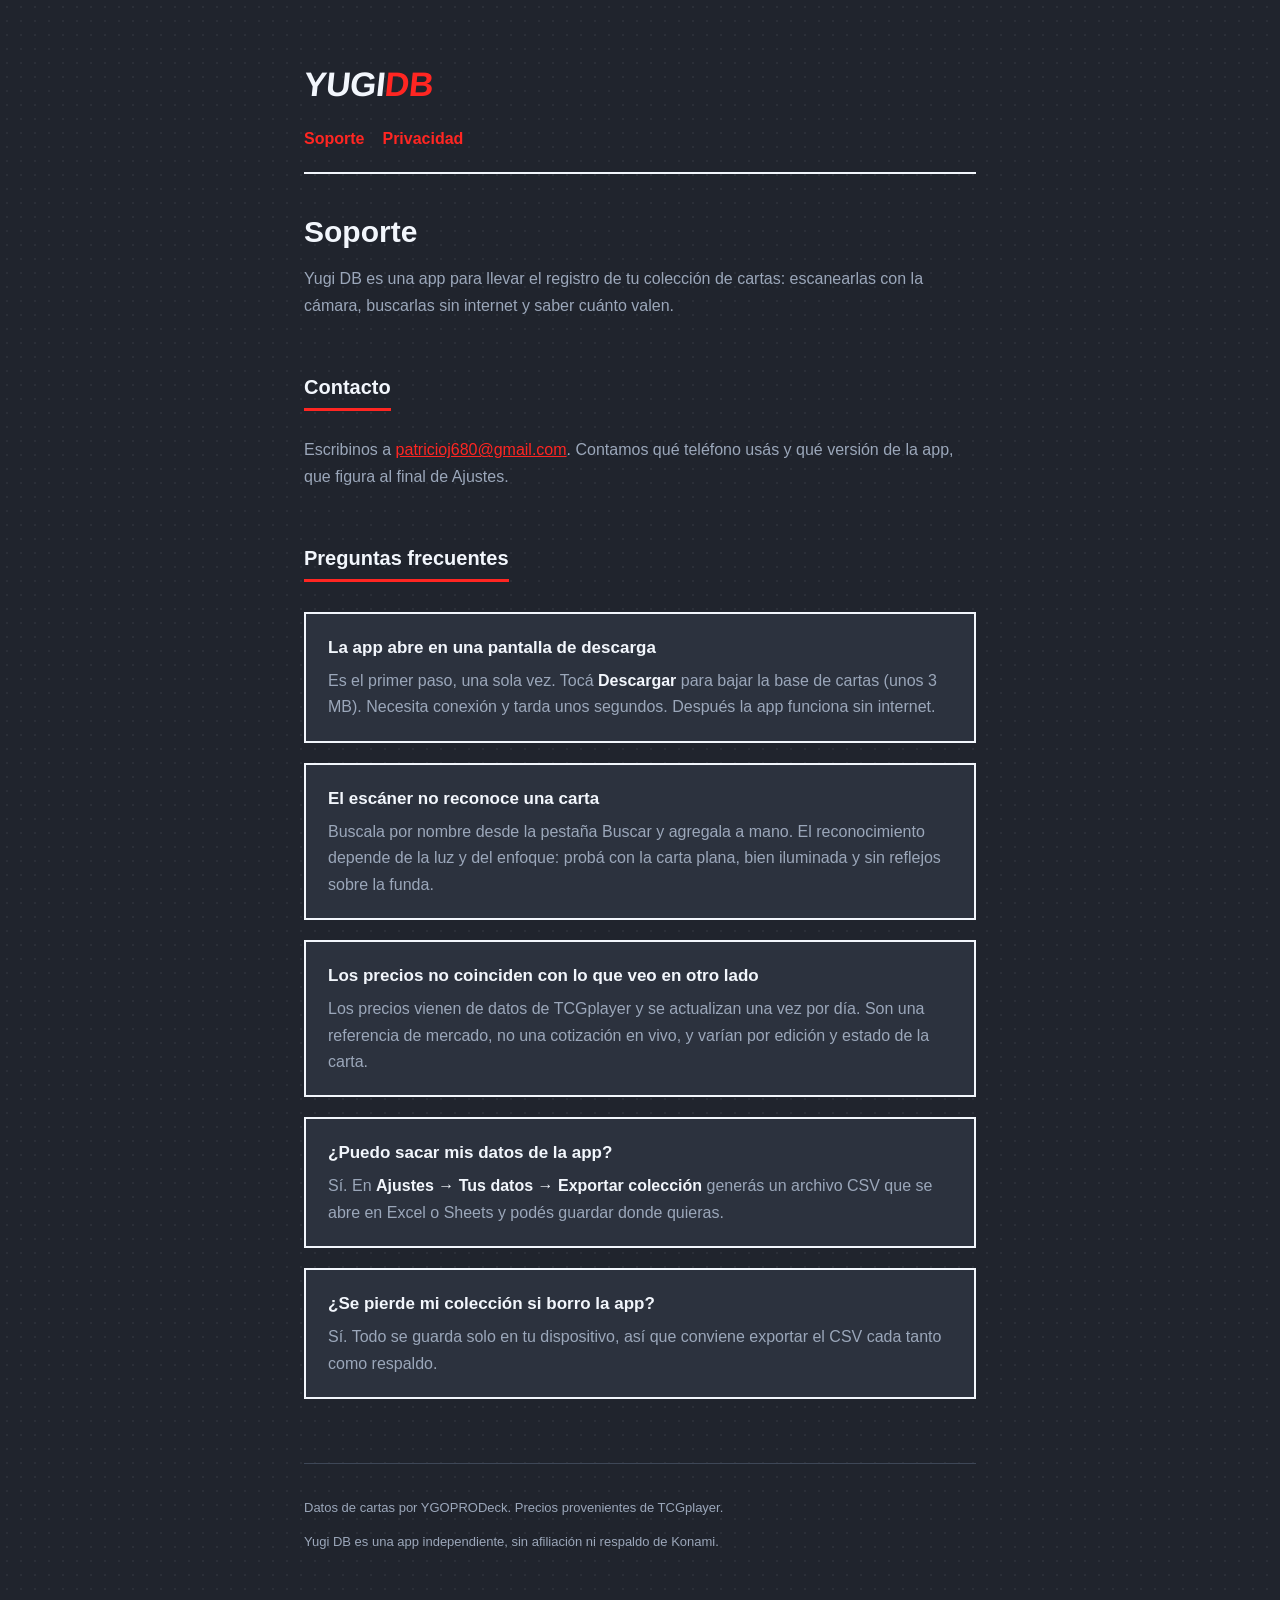
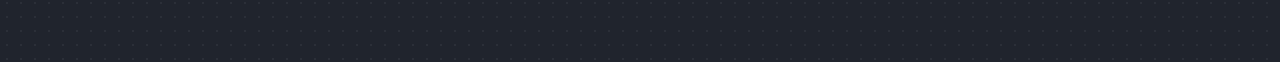
==== index.html @ 7e690409 "Sitio de Yugi DB: soporte y política de privacidad" ====
<!doctype html><html lang="es"><head><meta charset="utf-8">
<meta name="viewport" content="width=device-width,initial-scale=1">
<title>Yugi DB — Soporte</title><link rel="stylesheet" href="style.css"></head><body>
<div class="wrap">
<header><div class="logo">YUGI<span>DB</span></div>
<nav style="margin-top:14px"><a href="index.html">Soporte</a><a href="privacy.html">Privacidad</a></nav></header>

<h1>Soporte</h1>
<p>Yugi DB es una app para llevar el registro de tu colección de cartas: escanearlas con la cámara, buscarlas sin internet y saber cuánto valen.</p>

<h2>Contacto</h2>
<p>Escribinos a <a href="mailto:patricioj680@gmail.com">patricioj680@gmail.com</a>. Contamos qué teléfono usás y qué versión de la app, que figura al final de Ajustes.</p>

<h2>Preguntas frecuentes</h2>

<div class="card"><h3>La app abre en una pantalla de descarga</h3>
<p>Es el primer paso, una sola vez. Tocá <strong>Descargar</strong> para bajar la base de cartas (unos 3 MB). Necesita conexión y tarda unos segundos. Después la app funciona sin internet.</p></div>

<div class="card"><h3>El escáner no reconoce una carta</h3>
<p>Buscala por nombre desde la pestaña Buscar y agregala a mano. El reconocimiento depende de la luz y del enfoque: probá con la carta plana, bien iluminada y sin reflejos sobre la funda.</p></div>

<div class="card"><h3>Los precios no coinciden con lo que veo en otro lado</h3>
<p>Los precios vienen de datos de TCGplayer y se actualizan una vez por día. Son una referencia de mercado, no una cotización en vivo, y varían por edición y estado de la carta.</p></div>

<div class="card"><h3>¿Puedo sacar mis datos de la app?</h3>
<p>Sí. En <strong>Ajustes → Tus datos → Exportar colección</strong> generás un archivo CSV que se abre en Excel o Sheets y podés guardar donde quieras.</p></div>

<div class="card"><h3>¿Se pierde mi colección si borro la app?</h3>
<p>Sí. Todo se guarda solo en tu dispositivo, así que conviene exportar el CSV cada tanto como respaldo.</p></div>

<footer>
<p>Datos de cartas por YGOPRODeck. Precios provenientes de TCGplayer.</p>
<p>Yugi DB es una app independiente, sin afiliación ni respaldo de Konami.</p>
</footer>
</div></body></html>
---- style.css ----
:root{--ink:#20242d;--plate:#2c323e;--ice:#f2f6fc;--mist:#9ba7ba;--dim:#5e6878;--crimson:#ff2622;--gold:#caa963}
*{box-sizing:border-box}
body{margin:0;background:var(--ink);color:var(--ice);
  font:16px/1.65 -apple-system,BlinkMacSystemFont,"Segoe UI",Helvetica,Arial,sans-serif;
  background-image:radial-gradient(rgba(255,255,255,.05) 1px,transparent 1px);background-size:14px 14px}
.wrap{max-width:720px;margin:0 auto;padding:56px 24px 96px}
header{border-bottom:2px solid var(--ice);padding-bottom:20px;margin-bottom:40px}
.logo{font-size:34px;font-weight:900;letter-spacing:-.5px;transform:skewX(-6deg);display:inline-block}
.logo span{color:var(--crimson)}
h1{font-size:30px;margin:40px 0 8px;line-height:1.2}
h2{font-size:20px;margin:36px 0 10px;border-bottom:3px solid var(--crimson);display:inline-block;padding-bottom:4px}
p,li{color:var(--mist)}
a{color:var(--crimson)}
strong{color:var(--ice)}
table{width:100%;border-collapse:collapse;margin:16px 0}
th,td{text-align:left;padding:10px 12px;border:1px solid #3e4757;font-size:14px;color:var(--mist)}
th{color:var(--ice);background:var(--plate)}
code{background:var(--plate);padding:2px 6px;border-radius:3px;font-size:14px;color:var(--gold)}
.card{background:var(--plate);border:2px solid var(--ice);padding:20px 22px;margin:20px 0}
.card h3{margin:0 0 6px;font-size:17px;color:var(--ice)}
.card p{margin:0}
footer{margin-top:64px;padding-top:20px;border-top:1px solid #3e4757;color:var(--dim);font-size:13px}
nav a{margin-right:18px;font-weight:700;text-decoration:none}
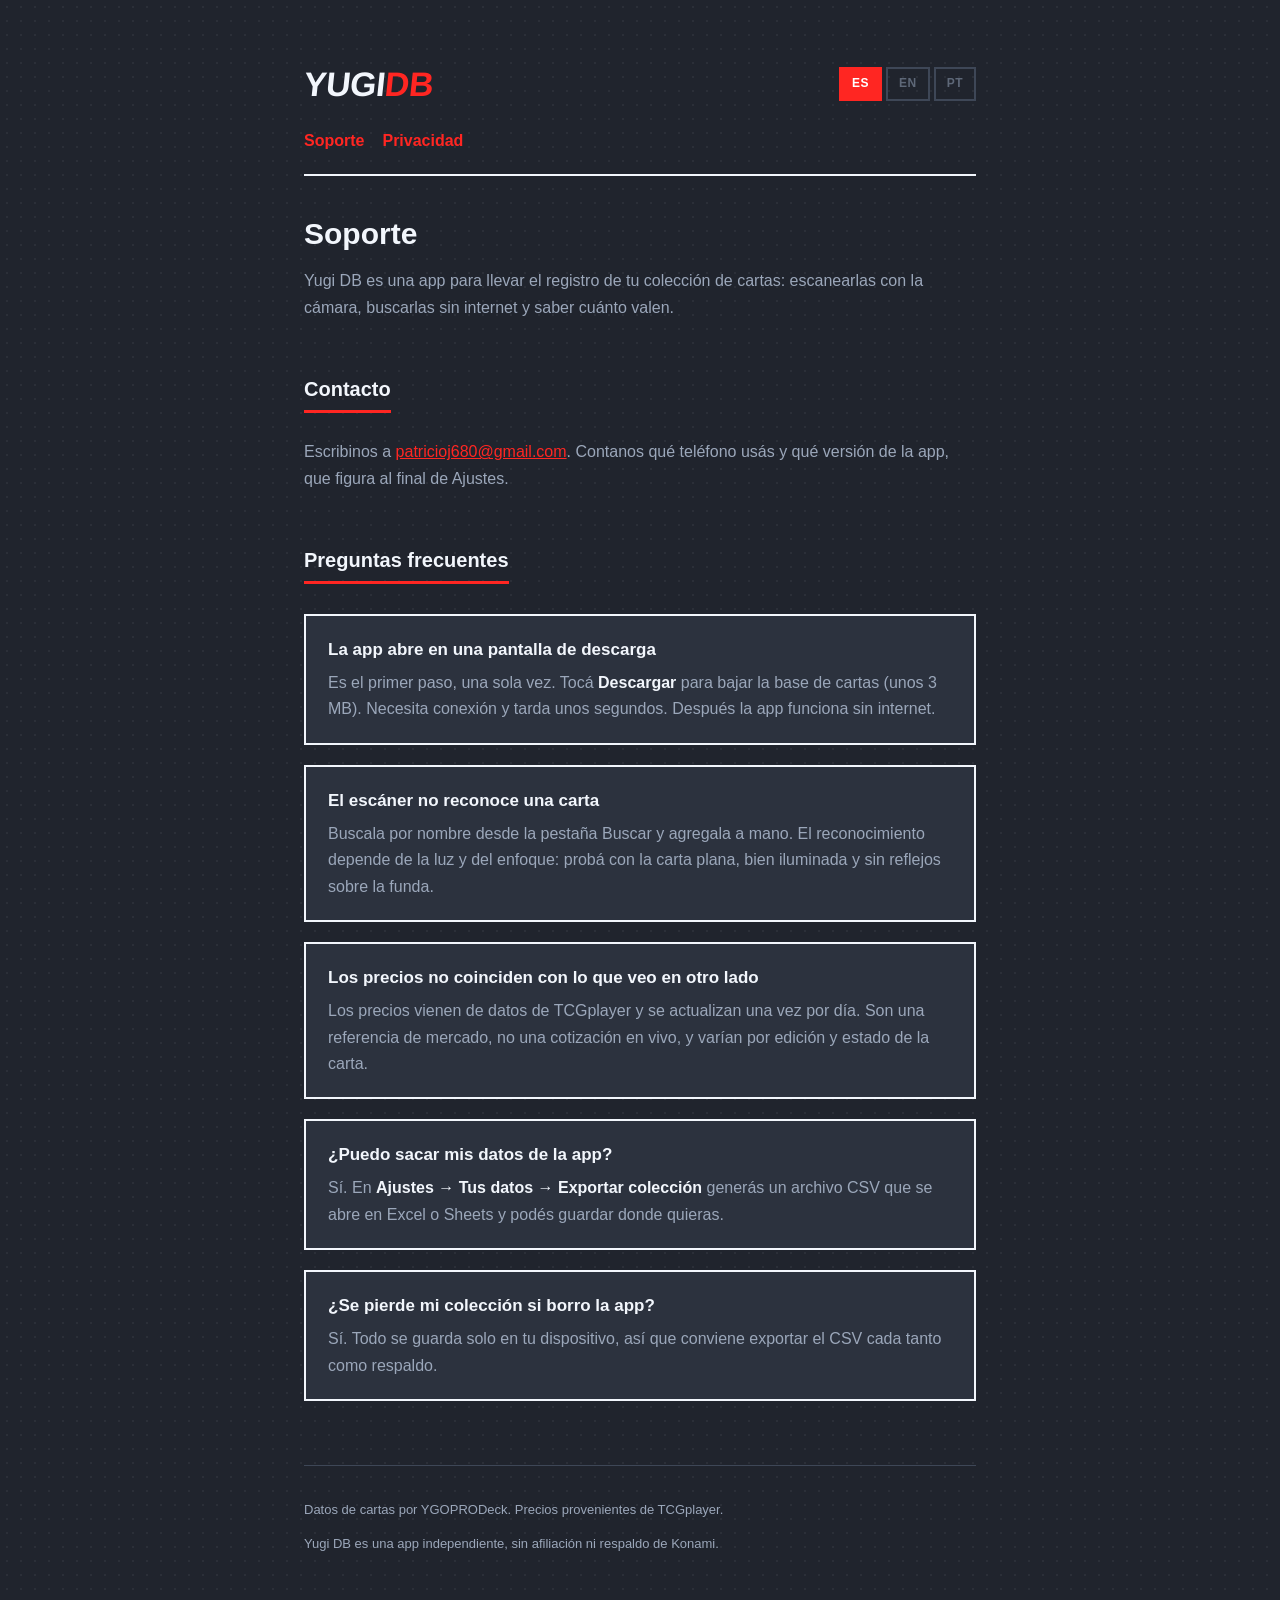
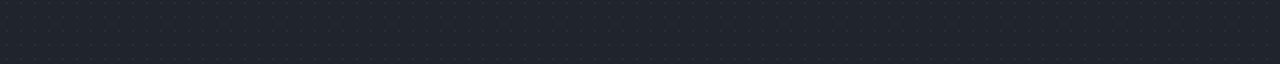
==== commit 5be67d46: "Soporte y privacidad en español, inglés y portugués" ====
--- a/index.html
+++ b/index.html
@@ -2,34 +2,7 @@
 <meta name="viewport" content="width=device-width,initial-scale=1">
 <title>Yugi DB — Soporte</title><link rel="stylesheet" href="style.css"></head><body>
 <div class="wrap">
-<header><div class="logo">YUGI<span>DB</span></div>
-<nav style="margin-top:14px"><a href="index.html">Soporte</a><a href="privacy.html">Privacidad</a></nav></header>
-
-<h1>Soporte</h1>
-<p>Yugi DB es una app para llevar el registro de tu colección de cartas: escanearlas con la cámara, buscarlas sin internet y saber cuánto valen.</p>
-
-<h2>Contacto</h2>
-<p>Escribinos a <a href="mailto:patricioj680@gmail.com">patricioj680@gmail.com</a>. Contamos qué teléfono usás y qué versión de la app, que figura al final de Ajustes.</p>
-
-<h2>Preguntas frecuentes</h2>
-
-<div class="card"><h3>La app abre en una pantalla de descarga</h3>
-<p>Es el primer paso, una sola vez. Tocá <strong>Descargar</strong> para bajar la base de cartas (unos 3 MB). Necesita conexión y tarda unos segundos. Después la app funciona sin internet.</p></div>
-
-<div class="card"><h3>El escáner no reconoce una carta</h3>
-<p>Buscala por nombre desde la pestaña Buscar y agregala a mano. El reconocimiento depende de la luz y del enfoque: probá con la carta plana, bien iluminada y sin reflejos sobre la funda.</p></div>
-
-<div class="card"><h3>Los precios no coinciden con lo que veo en otro lado</h3>
-<p>Los precios vienen de datos de TCGplayer y se actualizan una vez por día. Son una referencia de mercado, no una cotización en vivo, y varían por edición y estado de la carta.</p></div>
-
-<div class="card"><h3>¿Puedo sacar mis datos de la app?</h3>
-<p>Sí. En <strong>Ajustes → Tus datos → Exportar colección</strong> generás un archivo CSV que se abre en Excel o Sheets y podés guardar donde quieras.</p></div>
-
-<div class="card"><h3>¿Se pierde mi colección si borro la app?</h3>
-<p>Sí. Todo se guarda solo en tu dispositivo, así que conviene exportar el CSV cada tanto como respaldo.</p></div>
-
-<footer>
-<p>Datos de cartas por YGOPRODeck. Precios provenientes de TCGplayer.</p>
-<p>Yugi DB es una app independiente, sin afiliación ni respaldo de Konami.</p>
-</footer>
-</div></body></html>
+<header><div class="topline"><div class="logo">YUGI<span>DB</span></div><div class="langs"><a class="lg on" href="index.html">ES</a> <a class="lg" href="index.en.html">EN</a> <a class="lg" href="index.pt.html">PT</a></div></div>
+<nav><a href="index.html">Soporte</a><a href="privacy.html">Privacidad</a></nav></header>
+<h1>Soporte</h1><p>Yugi DB es una app para llevar el registro de tu colección de cartas: escanearlas con la cámara, buscarlas sin internet y saber cuánto valen.</p><h2>Contacto</h2><p>Escribinos a <a href="mailto:patricioj680@gmail.com">patricioj680@gmail.com</a>. Contanos qué teléfono usás y qué versión de la app, que figura al final de Ajustes.</p><h2>Preguntas frecuentes</h2><div class="card"><h3>La app abre en una pantalla de descarga</h3><p>Es el primer paso, una sola vez. Tocá <strong>Descargar</strong> para bajar la base de cartas (unos 3 MB). Necesita conexión y tarda unos segundos. Después la app funciona sin internet.</p></div><div class="card"><h3>El escáner no reconoce una carta</h3><p>Buscala por nombre desde la pestaña Buscar y agregala a mano. El reconocimiento depende de la luz y del enfoque: probá con la carta plana, bien iluminada y sin reflejos sobre la funda.</p></div><div class="card"><h3>Los precios no coinciden con lo que veo en otro lado</h3><p>Los precios vienen de datos de TCGplayer y se actualizan una vez por día. Son una referencia de mercado, no una cotización en vivo, y varían por edición y estado de la carta.</p></div><div class="card"><h3>¿Puedo sacar mis datos de la app?</h3><p>Sí. En <strong>Ajustes → Tus datos → Exportar colección</strong> generás un archivo CSV que se abre en Excel o Sheets y podés guardar donde quieras.</p></div><div class="card"><h3>¿Se pierde mi colección si borro la app?</h3><p>Sí. Todo se guarda solo en tu dispositivo, así que conviene exportar el CSV cada tanto como respaldo.</p></div><footer><p>Datos de cartas por YGOPRODeck. Precios provenientes de TCGplayer.</p><p>Yugi DB es una app independiente, sin afiliación ni respaldo de Konami.</p></footer>
+</div></body></html>
--- a/style.css
+++ b/style.css
@@ -21,3 +21,13 @@
 .card p{margin:0}
 footer{margin-top:64px;padding-top:20px;border-top:1px solid #3e4757;color:var(--dim);font-size:13px}
 nav a{margin-right:18px;font-weight:700;text-decoration:none}
+
+/* selector de idioma */
+.topline{display:flex;align-items:center;justify-content:space-between;gap:16px;flex-wrap:wrap}
+.langs{display:flex;gap:4px}
+.langs .lg{display:inline-block;padding:5px 11px;border:2px solid #3e4757;color:var(--dim);
+  font-size:12px;font-weight:800;text-decoration:none;letter-spacing:.5px}
+.langs .lg:hover{border-color:var(--mist);color:var(--mist)}
+.langs .lg.on{background:var(--crimson);border-color:var(--crimson);color:#fff}
+nav{margin-top:16px}
+.upd{font-size:14px;margin-top:0}
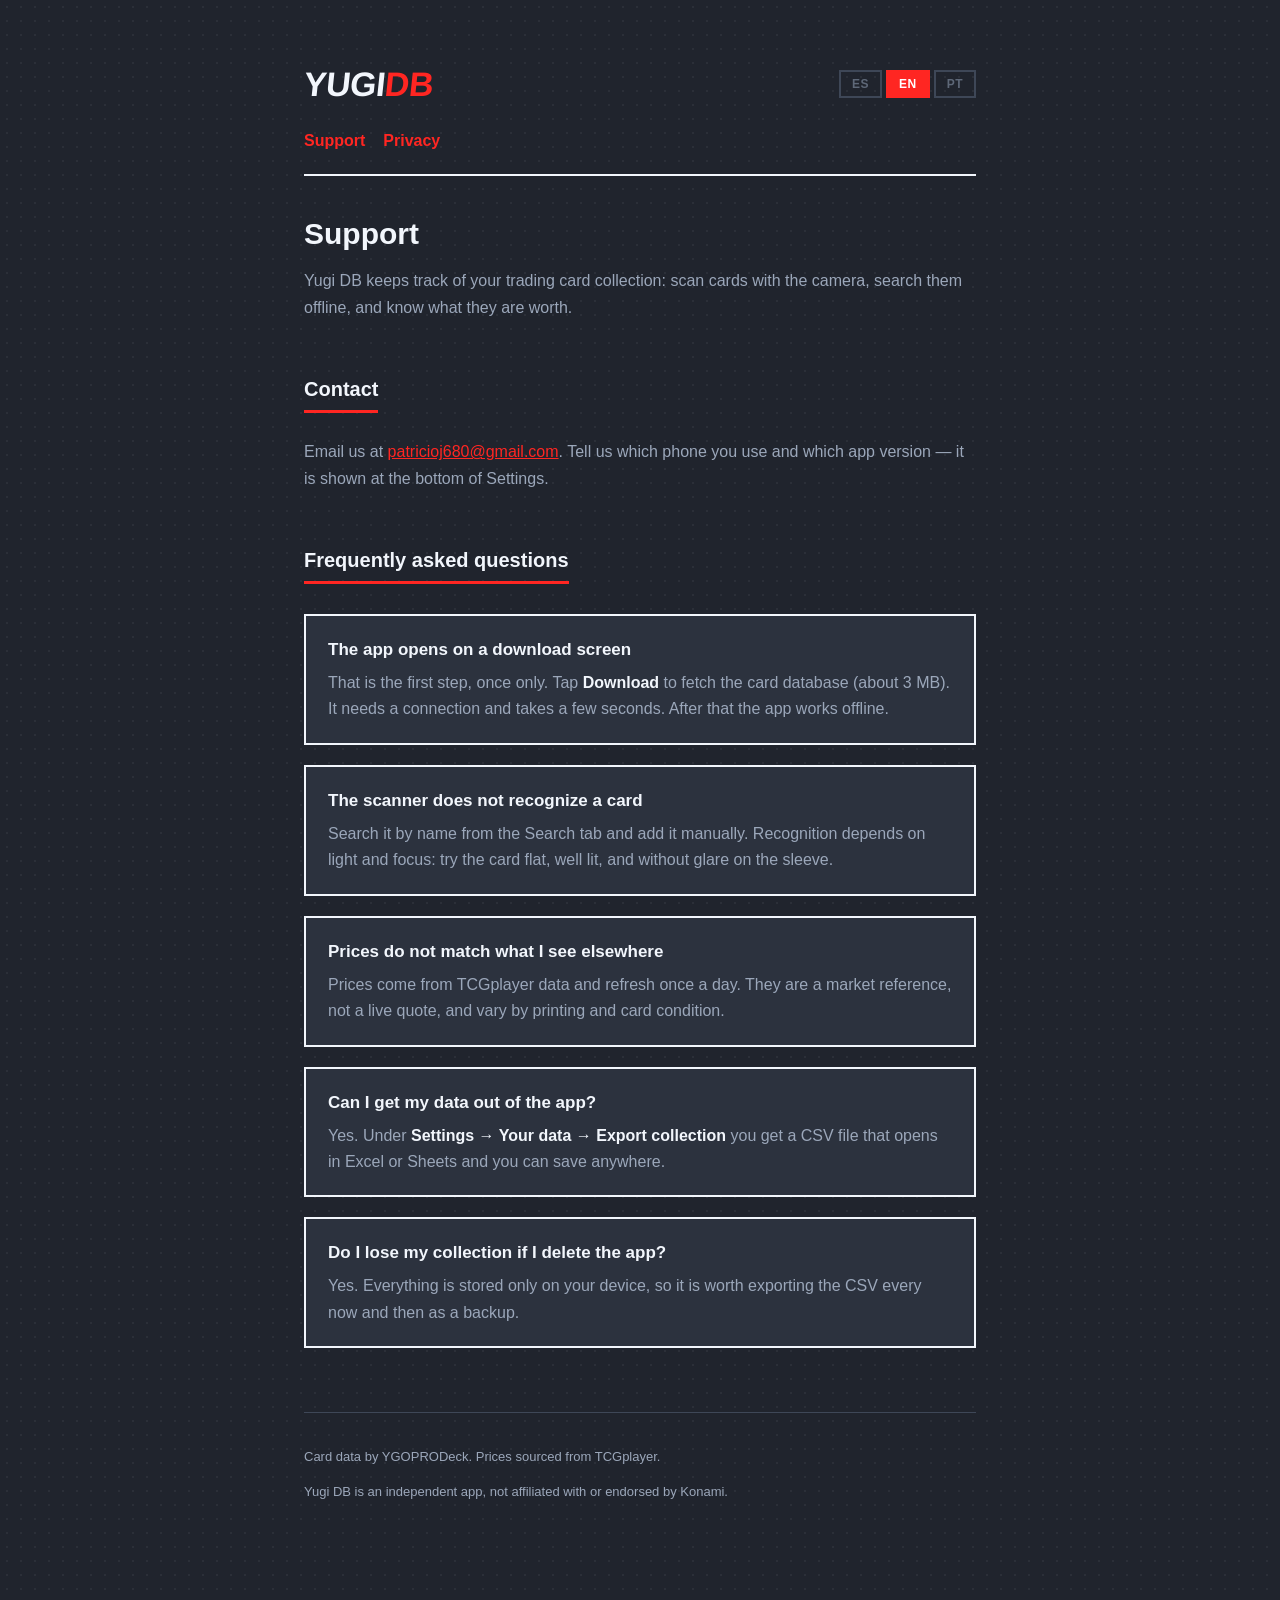
==== commit 7fc21efc: "Una sola página por documento, con el idioma cambiándose dentro Antes había seis archivos y el idiom" ====
--- a/index.html
+++ b/index.html
@@ -1,8 +1,46 @@
 <!doctype html><html lang="es"><head><meta charset="utf-8">
 <meta name="viewport" content="width=device-width,initial-scale=1">
-<title>Yugi DB — Soporte</title><link rel="stylesheet" href="style.css"></head><body>
+<title>Yugi DB — Soporte</title><link rel="stylesheet" href="style.css?v=3"></head><body>
 <div class="wrap">
-<header><div class="topline"><div class="logo">YUGI<span>DB</span></div><div class="langs"><a class="lg on" href="index.html">ES</a> <a class="lg" href="index.en.html">EN</a> <a class="lg" href="index.pt.html">PT</a></div></div>
+<header><div class="topline"><div class="logo">YUGI<span>DB</span></div>
+<div class="langs"><button class="lg on" data-set="es" aria-pressed="true">ES</button><button class="lg" data-set="en" aria-pressed="false">EN</button><button class="lg" data-set="pt" aria-pressed="false">PT</button></div></div>
 <nav><a href="index.html">Soporte</a><a href="privacy.html">Privacidad</a></nav></header>
-<h1>Soporte</h1><p>Yugi DB es una app para llevar el registro de tu colección de cartas: escanearlas con la cámara, buscarlas sin internet y saber cuánto valen.</p><h2>Contacto</h2><p>Escribinos a <a href="mailto:patricioj680@gmail.com">patricioj680@gmail.com</a>. Contanos qué teléfono usás y qué versión de la app, que figura al final de Ajustes.</p><h2>Preguntas frecuentes</h2><div class="card"><h3>La app abre en una pantalla de descarga</h3><p>Es el primer paso, una sola vez. Tocá <strong>Descargar</strong> para bajar la base de cartas (unos 3 MB). Necesita conexión y tarda unos segundos. Después la app funciona sin internet.</p></div><div class="card"><h3>El escáner no reconoce una carta</h3><p>Buscala por nombre desde la pestaña Buscar y agregala a mano. El reconocimiento depende de la luz y del enfoque: probá con la carta plana, bien iluminada y sin reflejos sobre la funda.</p></div><div class="card"><h3>Los precios no coinciden con lo que veo en otro lado</h3><p>Los precios vienen de datos de TCGplayer y se actualizan una vez por día. Son una referencia de mercado, no una cotización en vivo, y varían por edición y estado de la carta.</p></div><div class="card"><h3>¿Puedo sacar mis datos de la app?</h3><p>Sí. En <strong>Ajustes → Tus datos → Exportar colección</strong> generás un archivo CSV que se abre en Excel o Sheets y podés guardar donde quieras.</p></div><div class="card"><h3>¿Se pierde mi colección si borro la app?</h3><p>Sí. Todo se guarda solo en tu dispositivo, así que conviene exportar el CSV cada tanto como respaldo.</p></div><footer><p>Datos de cartas por YGOPRODeck. Precios provenientes de TCGplayer.</p><p>Yugi DB es una app independiente, sin afiliación ni respaldo de Konami.</p></footer>
-</div></body></html>+<div data-lang="es"><h1>Soporte</h1><p>Yugi DB es una app para llevar el registro de tu colección de cartas: escanearlas con la cámara, buscarlas sin internet y saber cuánto valen.</p><h2>Contacto</h2><p>Escribinos a <a href="mailto:patricioj680@gmail.com">patricioj680@gmail.com</a>. Contanos qué teléfono usás y qué versión de la app, que figura al final de Ajustes.</p><h2>Preguntas frecuentes</h2><div class="card"><h3>La app abre en una pantalla de descarga</h3><p>Es el primer paso, una sola vez. Tocá <strong>Descargar</strong> para bajar la base de cartas (unos 3 MB). Necesita conexión y tarda unos segundos. Después la app funciona sin internet.</p></div><div class="card"><h3>El escáner no reconoce una carta</h3><p>Buscala por nombre desde la pestaña Buscar y agregala a mano. El reconocimiento depende de la luz y del enfoque: probá con la carta plana, bien iluminada y sin reflejos sobre la funda.</p></div><div class="card"><h3>Los precios no coinciden con lo que veo en otro lado</h3><p>Los precios vienen de datos de TCGplayer y se actualizan una vez por día. Son una referencia de mercado, no una cotización en vivo, y varían por edición y estado de la carta.</p></div><div class="card"><h3>¿Puedo sacar mis datos de la app?</h3><p>Sí. En <strong>Ajustes → Tus datos → Exportar colección</strong> generás un archivo CSV que se abre en Excel o Sheets y podés guardar donde quieras.</p></div><div class="card"><h3>¿Se pierde mi colección si borro la app?</h3><p>Sí. Todo se guarda solo en tu dispositivo, así que conviene exportar el CSV cada tanto como respaldo.</p></div><footer><p>Datos de cartas por YGOPRODeck. Precios provenientes de TCGplayer.</p><p>Yugi DB es una app independiente, sin afiliación ni respaldo de Konami.</p></footer></div><div data-lang="en" hidden><h1>Support</h1><p>Yugi DB keeps track of your trading card collection: scan cards with the camera, search them offline, and know what they are worth.</p><h2>Contact</h2><p>Email us at <a href="mailto:patricioj680@gmail.com">patricioj680@gmail.com</a>. Tell us which phone you use and which app version — it is shown at the bottom of Settings.</p><h2>Frequently asked questions</h2><div class="card"><h3>The app opens on a download screen</h3><p>That is the first step, once only. Tap <strong>Download</strong> to fetch the card database (about 3 MB). It needs a connection and takes a few seconds. After that the app works offline.</p></div><div class="card"><h3>The scanner does not recognize a card</h3><p>Search it by name from the Search tab and add it manually. Recognition depends on light and focus: try the card flat, well lit, and without glare on the sleeve.</p></div><div class="card"><h3>Prices do not match what I see elsewhere</h3><p>Prices come from TCGplayer data and refresh once a day. They are a market reference, not a live quote, and vary by printing and card condition.</p></div><div class="card"><h3>Can I get my data out of the app?</h3><p>Yes. Under <strong>Settings → Your data → Export collection</strong> you get a CSV file that opens in Excel or Sheets and you can save anywhere.</p></div><div class="card"><h3>Do I lose my collection if I delete the app?</h3><p>Yes. Everything is stored only on your device, so it is worth exporting the CSV every now and then as a backup.</p></div><footer><p>Card data by YGOPRODeck. Prices sourced from TCGplayer.</p><p>Yugi DB is an independent app, not affiliated with or endorsed by Konami.</p></footer></div><div data-lang="pt" hidden><h1>Suporte</h1><p>Yugi DB mantém o registro da sua coleção de cartas: escanear com a câmera, buscar sem internet e saber quanto valem.</p><h2>Contato</h2><p>Escreva para <a href="mailto:patricioj680@gmail.com">patricioj680@gmail.com</a>. Conte qual celular você usa e qual versão do app, que aparece no final de Ajustes.</p><h2>Perguntas frequentes</h2><div class="card"><h3>O app abre numa tela de download</h3><p>É o primeiro passo, uma vez só. Toque em <strong>Baixar</strong> para trazer a base de cartas (uns 3 MB). Precisa de conexão e leva alguns segundos. Depois o app funciona sem internet.</p></div><div class="card"><h3>O escâner não reconhece uma carta</h3><p>Busque pelo nome na aba Buscar e adicione manualmente. O reconhecimento depende da luz e do foco: tente com a carta plana, bem iluminada e sem reflexo na sleeve.</p></div><div class="card"><h3>Os preços não batem com o que vejo em outro lugar</h3><p>Os preços vêm de dados do TCGplayer e são atualizados uma vez por dia. São referência de mercado, não cotação ao vivo, e variam por edição e estado da carta.</p></div><div class="card"><h3>Posso tirar meus dados do app?</h3><p>Sim. Em <strong>Ajustes → Seus dados → Exportar coleção</strong> você gera um arquivo CSV que abre no Excel ou Sheets e pode guardar onde quiser.</p></div><div class="card"><h3>Perco minha coleção se apagar o app?</h3><p>Sim. Tudo fica salvo só no seu aparelho, então vale exportar o CSV de vez em quando como backup.</p></div><footer><p>Dados de cartas por YGOPRODeck. Preços provenientes do TCGplayer.</p><p>Yugi DB é um app independente, sem afiliação nem endosso da Konami.</p></footer></div>
+</div>
+<script>
+(function(){
+  var LANGS=["es", "en", "pt"], TITLES={"es": "Yugi DB — Soporte", "en": "Yugi DB — Support", "pt": "Yugi DB — Suporte"}, NAV={"es": ["Soporte", "Privacidad"], "en": ["Support", "Privacy"], "pt": ["Suporte", "Privacidade"]};
+  function pick(){
+    try{ var s=localStorage.getItem('yugidb-lang'); if(LANGS.indexOf(s)>-1) return s; }catch(e){}
+    var prefs=navigator.languages||[navigator.language||'es'];
+    for(var i=0;i<prefs.length;i++){
+      var c=String(prefs[i]).slice(0,2).toLowerCase();
+      if(LANGS.indexOf(c)>-1) return c;
+    }
+    return 'en';                     // lo que no hablamos cae en inglés, igual que la app
+  }
+  function apply(l){
+    LANGS.forEach(function(x){
+      document.querySelectorAll('[data-lang="'+x+'"]').forEach(function(n){
+        n.hidden = (x!==l);
+      });
+    });
+    document.querySelectorAll('.lg').forEach(function(b){
+      b.classList.toggle('on', b.dataset.set===l);
+      b.setAttribute('aria-pressed', b.dataset.set===l);
+    });
+    document.documentElement.lang = ({es:'es',en:'en',pt:'pt-BR'})[l];
+    document.title = TITLES[l];
+    var nav = document.querySelectorAll('nav a');
+    if(nav.length===2){ nav[0].textContent=NAV[l][0]; nav[1].textContent=NAV[l][1]; }
+    try{ localStorage.setItem('yugidb-lang', l); }catch(e){}
+  }
+  document.addEventListener('click', function(e){
+    var b=e.target.closest('.lg'); if(!b) return;
+    e.preventDefault(); apply(b.dataset.set);
+  });
+  apply(pick());
+})();
+</script>
+
+</body></html>
--- a/style.css
+++ b/style.css
@@ -25,7 +25,7 @@
 /* selector de idioma */
 .topline{display:flex;align-items:center;justify-content:space-between;gap:16px;flex-wrap:wrap}
 .langs{display:flex;gap:4px}
-.langs .lg{display:inline-block;padding:5px 11px;border:2px solid #3e4757;color:var(--dim);
+.langs .lg{display:inline-block;cursor:pointer;background:transparent;font-family:inherit;padding:5px 11px;border:2px solid #3e4757;color:var(--dim);
   font-size:12px;font-weight:800;text-decoration:none;letter-spacing:.5px}
 .langs .lg:hover{border-color:var(--mist);color:var(--mist)}
 .langs .lg.on{background:var(--crimson);border-color:var(--crimson);color:#fff}
